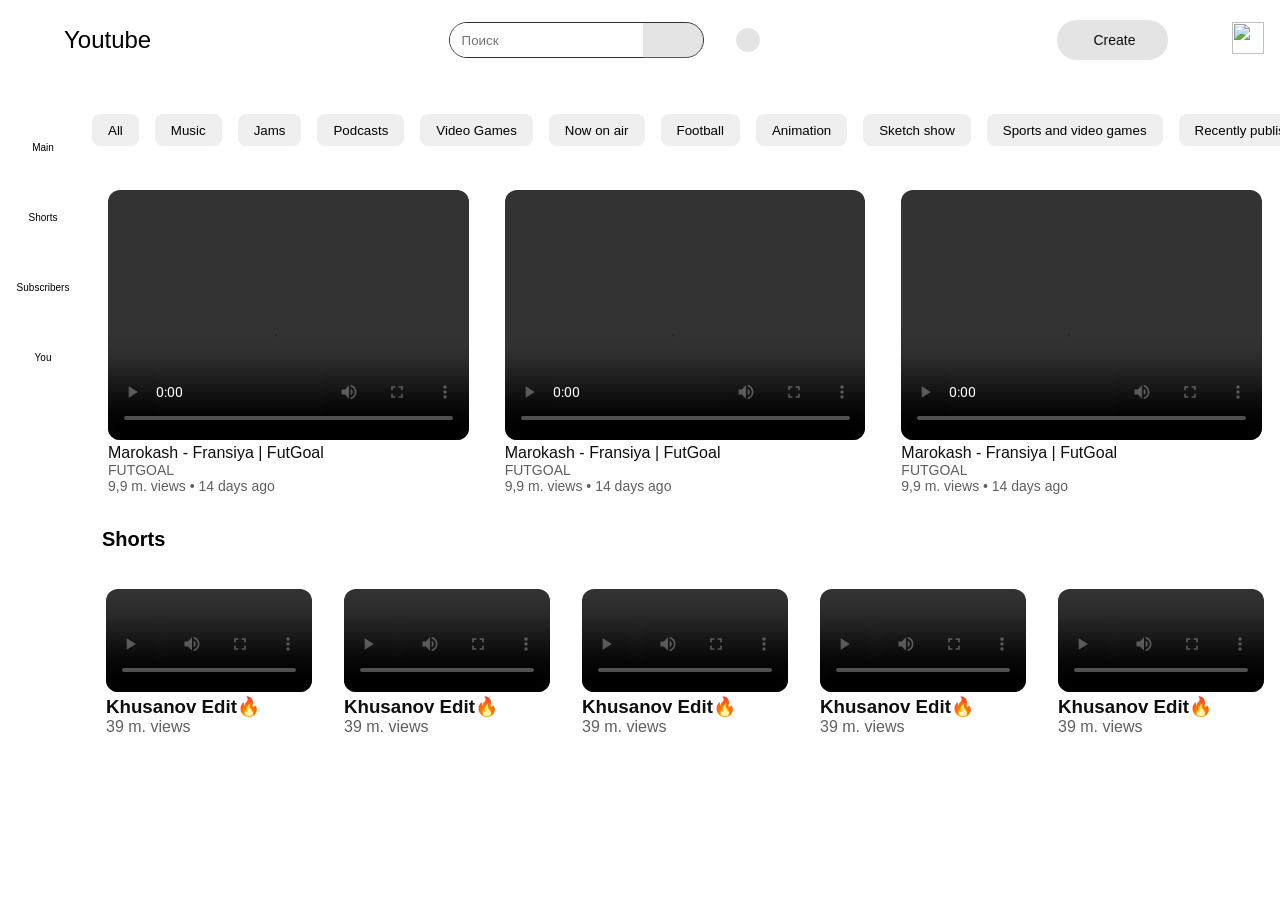
==== index.html @ 5e5e754a "completed main youtube" ====
<!doctype html>
<html lang="en">
  <head>
    <meta charset="UTF-8" />
    <meta name="viewport" content="width=device-width, initial-scale=1.0" />
    <link rel="stylesheet" href="style.css" />
    <title>Document</title>
    <link
      rel="stylesheet"
      href="https://cdnjs.cloudflare.com/ajax/libs/font-awesome/7.0.1/css/all.min.css"
      integrity="sha512-2SwdPD6INVrV/lHTZbO2nodKhrnDdJK9/kg2XD1r9uGqPo1cUbujc+IYdlYdEErWNu69gVcYgdxlmVmzTWnetw=="
      crossorigin="anonymous"
      referrerpolicy="no-referrer"
    />

    <link rel="preconnect" href="https://fonts.googleapis.com" />
    <link rel="preconnect" href="https://fonts.gstatic.com" crossorigin />
    <link
      href="https://fonts.googleapis.com/css2?family=Roboto:ital,wght@0,100..900;1,100..900&display=swap"
      rel="stylesheet"
    />
  </head>
  <body>
    <header>
      <div class="header">
        <div>
          <i class="fa-solid fa-bars menu"></i>
          <a href="index.html">
            <i class="fa-brands fa-youtube youtube"></i>
            Youtube
          </a>
        </div>
        <div>
          <div class="input">
            <input type="search" placeholder="Поиск" />
            <div>
              <i class="fa-solid fa-keyboard keyboard"></i>
              <i class="fa-solid fa-magnifying-glass search"></i>
            </div>
          </div>
          <i class="fa-solid fa-microphone microphone"></i>
        </div>
        <div>
          <button class="create">
            <i class="fa-solid fa-plus plus"></i>
            <p>Create</p>
          </button>
          <i class="fa-regular fa-bell"></i>
          <div class="profile">
            <img
              src="https://static.vecteezy.com/system/resources/thumbnails/030/504/836/small/avatar-account-flat-isolated-on-transparent-background-for-graphic-and-web-design-default-social-media-profile-photo-symbol-profile-and-people-silhouette-user-icon-vector.jpg"
              alt=""
            />
          </div>
        </div>
      </div>
    </header>

    <main>
      <aside>
        <div class="response-aside">
          <div>
            <i class="fa-solid fa-house"></i>
            <p>Main</p>
          </div>
          <div>
            <i class="fa-brands fa-shirtsinbulk"></i>
            <p>Shorts</p>
          </div>
          <div>
            <i class="fa-solid fa-calendar-minus"></i>
            <p>Subscribers</p>
          </div>
          <div>
            <i class="fa-regular fa-circle-user"></i>
            <p>You</p>
          </div>
        </div>
        <div class="response">
          <a href="#"><i class="fa-solid fa-house"></i>Home</a>
          <a href="#"><i class="fa-solid fa-house"></i>Shorts</a>
        </div>
        <hr />
        <div class="subscriptions response">
          <a href="#" class="aside-link"
            >Subscribtions <i class="fa-solid fa-angle-right"></i
          ></a>
          <a href="channel.html"
          <a href="www.youtube.com/@Texnoplov"
            ><img
              src="https://yt3.googleusercontent.com/SVnxOpC_6OQxteYpK9imTQAQlHlv7_WPu0cGZbopuMiFBHzO0bXrD2tbR241sdbAiI-_mLNwlw=s160-c-k-c0x00ffffff-no-rj"
              alt=""
            />Texnoplov</a
          >
          <a href="www.youtube.com/@Alitechacademy"
            ><img
              src="https://yt3.googleusercontent.com/ytc/AIdro_m4uN6STEEdoMvcwpxnbevso2z_sDFkSbRhRVvxnCLjCG8=s160-c-k-c0x00ffffff-no-rj"
              alt=""
            />Alitech</a
          >
          <a href="www.youtube.com/@cristiano"
            ><img
              src="https://yt3.googleusercontent.com/7HR7AS1zqCg3HDKKhU734Hoqaz277rXAkSkjJlui8cf_jrw31GZF2aPn3i9JS6Hhwgcxutp0jg=s160-c-k-c0x00ffffff-no-rj"
              alt=""
            />UR · Cristiano</a
          >
          <a href="www.youtube.com/@MrBeast"
            ><img
              src="https://yt3.googleusercontent.com/nxYrc_1_2f77DoBadyxMTmv7ZpRZapHR5jbuYe7PlPd5cIRJxtNNEYyOC0ZsxaDyJJzXrnJiuDE=s160-c-k-c0x00ffffff-no-rj"
              alt=""
            />MrBeast</a
          >
          <a href="www.youtube.com/@RizaNova"
            ><img
              src="https://yt3.googleusercontent.com/a1rN0CgmXW0hnOr9Sfu4WKcj4ZTXZisd5sOvkEnsmu-y0MU869ohfbEBLu_XTpmPW-gjX7Vv=s160-c-k-c0x00ffffff-no-rj"
              alt=""
            />RizaNovaUZ</a
          >
          <a href="www.youtube.com/@dream"
            ><img
              src="https://yt3.googleusercontent.com/In7JtEzLm2klae8nEa04D9OEYn_Sz8DUCEEs3lon3db0d2B7Ng4-jNRWv3C5hetujaqAj9mwBg=s160-c-k-c0x00ffffff-no-rj"
              alt=""
            />Dream</a
          >
        </div>
        <hr />
        <div class="you response">
          <a href="#" class="aside-link"
            >you <i class="fa-solid fa-angle-right"></i
          ></a>
          <a href="#"><i class="fa-solid fa-clock-rotate-left"></i>History</a>
          <a href="#"><i class="fa-solid fa-list-ul"></i>Playlist</a>
          <a href="#"><i class="fa-regular fa-clock"></i>Watch later</a>
          <a href="#"><i class="fa-regular fa-thumbs-up"></i>Liked</a>
        </div>
        <hr />
        <div class="navigator response">
          <a href="#"><i class="fa-brands fa-itunes-note"></i>Music</a>
          <a href="#"><i class="fa-solid fa-tower-broadcast"></i>Broadcast</a>
          <a href="#"><i class="fa-solid fa-gamepad"></i>Video Games</a>
          <a href="#"><i class="fa-solid fa-angle-down"></i>Expand</a>
        </div>
        <hr />
        <div class="others response">
          <a href="https://www.youtube.com/myfamily/"
            ><i class="fa-brands fa-youtube youtube"></i>Youtube for kids</a
          >
        </div>
      </aside>
      <section class="youtube-sections">
        <div class="youtube-setions">
          <button>All</button>
          <button>Music</button>
          <button>Jams</button>
          <button>Podcasts</button>
          <button>Video Games</button>
          <button>Now on air</button>
          <button>Football</button>
          <button>Animation</button>
          <button>Sketch show</button>
          <button>Sports and video games</button>
          <button>Recently published</button>
          <button>Viewed</button>
          <button>New for you</button>
        </div>
        <section class="videos-wrapper">
          <div class="videos">
            <div class="video">
              <a href="">
                <video src="video.mp4" controls></video>
                <h3>Marokash - Fransiya | FutGoal</h3>
                <p>FUTGOAL</p>
                <p>9,9 m. views • 14 days ago</p>
              </a>
            </div>
            <div class="video">
              <a href="">
                <video src="video.mp4" controls></video>
                <h3>Marokash - Fransiya | FutGoal</h3>
                <p>FUTGOAL</p>
                <p>9,9 m. views • 14 days ago</p>
              </a>
            </div>
            <div class="video">
              <a href="">
                <video src="video.mp4" controls></video>
                <h3>Marokash - Fransiya | FutGoal</h3>
                <p>FUTGOAL</p>
                <p>9,9 m. views • 14 days ago</p>
              </a>
            </div>
          </div>
          <h1 class="shorts-title">
            <i class="fa-brands fa-youtube youtube"></i>Shorts
          </h1>
          <div class="short-videos">
            <div class="shorts">
              <a href="">
                <video src="shorts.mp4" controls></video>
                <h3>Khusanov Edit🔥</h3>
                <p>39 m. views</p>
              </a>
            </div>
            <div class="shorts">
              <a href="">
                <video src="shorts.mp4" controls></video>
                <h3>Khusanov Edit🔥</h3>
                <p>39 m. views</p>
              </a>
            </div>
            <div class="shorts">
              <a href="">
                <video src="shorts.mp4" controls></video>
                <h3>Khusanov Edit🔥</h3>
                <p>39 m. views</p>
              </a>
            </div>
            <div class="shorts">
              <a href="">
                <video src="shorts.mp4" controls></video>
                <h3>Khusanov Edit🔥</h3>
                <p>39 m. views</p>
              </a>
            </div>
            <div class="shorts">
              <a href="">
                <video src="shorts.mp4" controls></video>
                <h3>Khusanov Edit🔥</h3>
                <p>39 m. views</p>
              </a>
            </div>
          </div>
        </section>
      </section>
    </main>
  </body>
</html>
---- style.css ----
* {
  margin: 0;
  padding: 0;
  box-sizing: border-box;
}

body {
  padding-block: 32px;
  font-family: Arial, Helvetica, sans-serif;
}

:root {
  --header-height: 80px;
}

.container {
  display: flex;
  flex-wrap: wrap;
  flex-direction: column;
}

.header {
  top: 0;
  left: 0;
  width: 100%;
  display: flex;
  position: fixed;
  align-items: center;
  padding-inline: 16px;
  background-color: white;
  height: var(--header-height);
  justify-content: space-between;
}

.menu {
  padding: 8px;
  font-size: 28px;
  transition: 0.4s;
  box-sizing: content-box;
}

.header a {
  font-size: 24px;
  color: black;
  text-decoration: none;
}

.youtube {
  color: #ff0000;
}

.header > div {
  gap: 32px;
  display: flex;
  align-items: center;
  border-radius: 50px;
}

.input > div {
  display: flex;
  align-items: center;
  justify-content: flex-end;
}

.search {
  height: 35px;
  min-width: 60px;
  font-size: 17px;
  padding-top: 8px;
  background-color: #aaaaaa52;
  border-top-right-radius: 100px;
  border-bottom-right-radius: 100px;
}

.search:hover {
  background-color: #aaaaaa86;
}

.input {
  width: 120%;
  height: 36px;
  display: flex;
  min-width: 130px;
  border-radius: 50px;
  align-items: center;
  border: 1px solid #303030;
}

input {
  width: 100%;
  height: 100%;
  border: none;
  outline: none;
  padding: 0px 12px;
  border-radius: 50px;
}

.header img {
  width: 32px;
  height: 32px;
}

.menu:hover {
  border-radius: 100%;
  background: #606060b7;
}

.microphone {
  padding: 12px;
  border-radius: 100%;
  box-sizing: content-box;
  background-color: #aaaaaa52;
}

.microphone:hover {
  background-color: #aaaaaa86;
}

.header button {
  border: none;
  background-color: #aaaaaa52;
}

.create {
  gap: 4px;
  width: 111px;
  height: 40px;
  display: flex;
  font-size: 14px;
  color: #0f0f0f;
  white-space: nowrap;
  align-items: center;
  border-radius: 20px;
  justify-content: center;
  background-color: #f2f2f2;
}

.create:hover {
  background-color: #cfcdcdab;
}

.fa-bell {
  font-size: 18px;
}

main {
  display: grid;
}

aside {
  width: 260px;
  display: flex;
  padding-left: 24px;
  flex-direction: column;
  padding-top: calc(var(--header-height));
}

aside > div {
  gap: 12px;
  display: flex;
  flex-direction: column;
  justify-content: center;
}
aside > div > a {
  display: flex;
  align-items: center;
}

.aside-link a {
  display: flex;
  align-items: center;
}

.subscriptions img {
  width: 24px;
}

aside a {
  height: 40px;
  padding-left: 10px;
  color: #0f0f0f;
  font-size: 1.2rem;
  border-radius: 12px;
  text-decoration: none;
}

aside a img {
  border-radius: 50%;
}

aside a:hover {
  background-color: #e5e5e5;
}

aside hr {
  width: 90%;
  margin-block: 22px;
}

.aside-link {
  font-size: 1.4rem;
}

.youtube-sections {
  display: flex;
  overflow-x: auto;
  flex-wrap: nowrap;
  grid-column: 2 / 4;
  flex-direction: column;
  padding-top: calc(var(--header-height));
}

.youtube-setions {
  gap: 12px;
  width: 100%;
  display: flex;
  overflow-x: auto;
  flex-wrap: nowrap;
}

.youtube-setions button {
  white-space: nowrap;
}

.youtube-sections button {
  height: 32px;
  border: none;
  padding: 0 16px;
  font-weight: 500;
  border-radius: 8px;
}

.videos-wrapper {
  margin-top: 32px;
  grid-row: 2 / 2;
  grid-column: 2 / 4;
}

.videos {
  display: grid;
  grid-template-columns: 1fr 1fr 1fr;
}

.video h3 {
  font-size: 16px;
  color: #0f0f0f;
  font-weight: 500;
}

.video p {
  font-size: 14px;
  color: #606060;
  font-weight: 400;
}

.video a {
  text-decoration: none;
}

aside img,
aside i {
  margin-right: 24px;
}

.short-videos {
  display: grid;
  margin-top: 32px;
  grid-template-columns: repeat(5, 1fr);
}

.shorts video {
  width: 100%;
  border-radius: 12px;
}

.shorts-title {
  font-size: 20px;
  margin: 24px 12px;
}

.shorts a {
  text-decoration: none;
}

.shorts h3 {
  color: #0f0f0f;
}

.shorts p {
  color: #606060;
}

.video {
  width: 100%;
  transition: 0.4s;
  border-radius: 12px;
  padding: 10px 18px;
  box-sizing: border-box;
}

.video:hover {
  background-color: #fae9e5;
}

.shorts {
  width: 100%;
  padding: 6px 16px;
  transition: 0.4s;
  border-radius: 12px;
}

.shorts:hover {
  background-color: #fae9e5;
}

.response-aside {
  display: none;
  font-size: 12px;
  background-color: transparent;
}

.response-aside div:hover {
  background-color: #6060602a;
}

.response-aside i {
  font-size: 18px;
  margin-right: 0;
  text-align: center;
}

.response-aside div {
  border-radius: 12px;
  width: 70px;
  height: 70px;
  display: flex;
  text-align: center;
  align-items: center;
  flex-direction: column;
  justify-content: center;
}

.response-aside p {
  font-size: 10px;
}

.video video {
  width: 100%;
  height: 250px;
  border-radius: 12px;
}

.two {
  border-radius: 100px;
  display: none;
}

.youtube-setions button {
  margin: 2px;
}

@media (max-width: 1600px) {
  .response {
    display: none;
  }

  aside {
    margin-right: 40px;
    padding-left: 0;
  }

  .response-aside {
    display: block;
  }

  aside {
    width: 50px;
    padding-left: 8px;
  }

  hr {
    display: none;
  }
}

@media (max-width: 1510px) {
  .videos {
    width: 100%;
    display: grid;
  }
}

@media (max-width: 1260px) {
  .videos {
    display: grid;
    width: 100%;
  }
}

@media (max-width: 1110px) {
  .videos {
    display: grid;
    width: 100%;
  }
}

@media (max-width: 1028px) {
  .videos video {
    width: 100%;
  }
}

@media (max-width: 980px) {
  .videos {
    display: grid;
    grid-template-columns: 1fr 1fr;
  }
  .short-videos {
    display: grid;
    grid-template-columns: 1fr 1fr 1fr;
  }
}

@media (max-width: 900px) {
  .input {
    display: none;
  }

  .header div {
    gap: 12px;
  }
}

@media (max-width: 790px) {
  aside {
    display: none;
  }
  .short-videos {
    display: grid;
    justify-items: center;
    grid-template-columns: 1fr 1fr;
  }
}

@media (max-width: 650px) {
  .videos {
    display: grid;
    justify-items: center;
    grid-template-columns: 1fr;
  }
  .video {
    width: 100%;
  }
}

@media (max-width: 480px) {
  .microphone {
    display: none !important;
  }
  .fa-bell {
    display: none !important;
  }

  .create p {
    display: none;
  }

  .create {
    padding: 12px;
    width: auto;
    height: auto;
  }
}
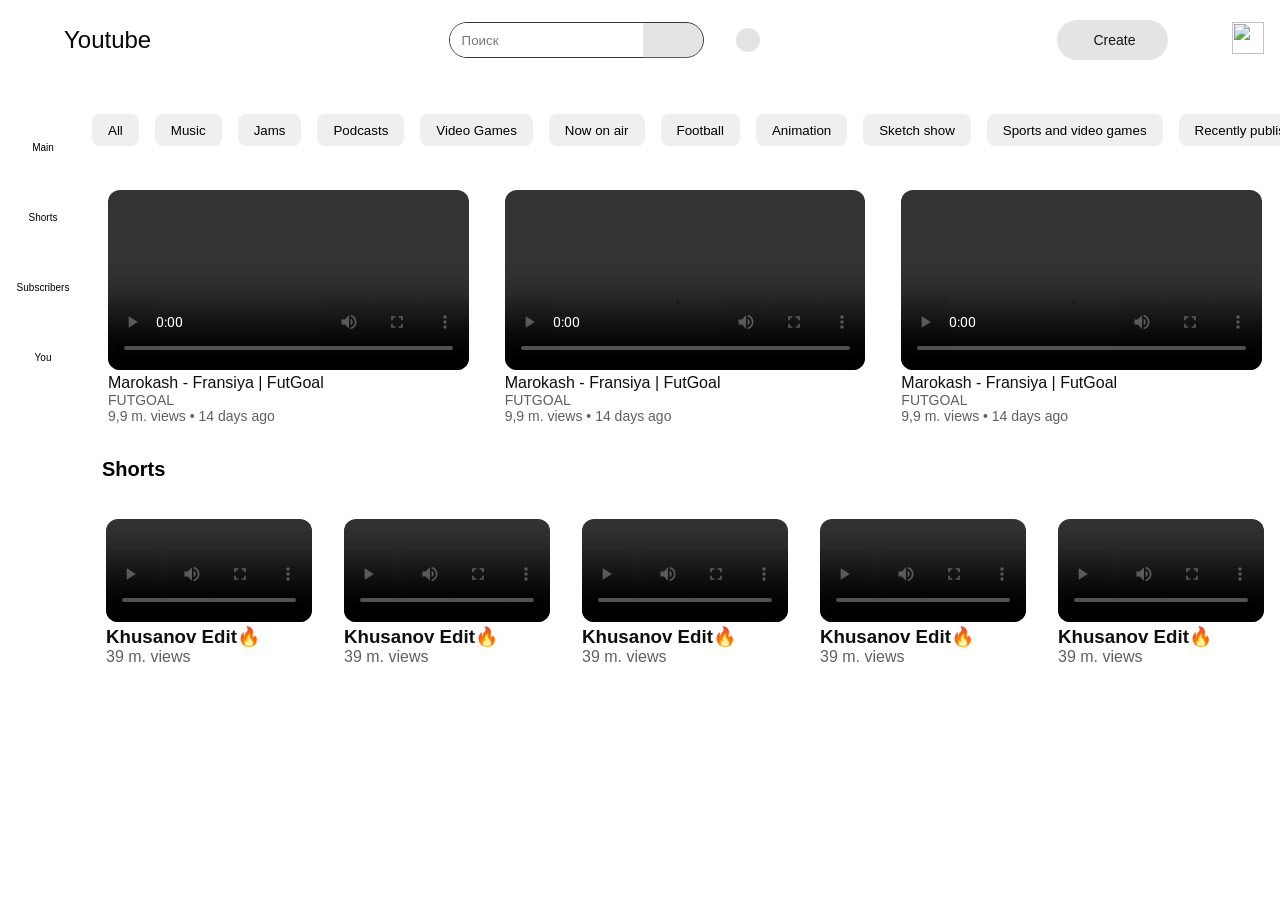
==== commit efa4ac73: "fixed html" ====
--- a/index.html
+++ b/index.html
@@ -86,31 +86,31 @@
             >Subscribtions <i class="fa-solid fa-angle-right"></i
           ></a>
           <a href="channel.html"
-          <a href="www.youtube.com/@Texnoplov"
+          <a href="www.youtube.com/@Texnoplov" target="_blank"
             ><img
               src="https://yt3.googleusercontent.com/SVnxOpC_6OQxteYpK9imTQAQlHlv7_WPu0cGZbopuMiFBHzO0bXrD2tbR241sdbAiI-_mLNwlw=s160-c-k-c0x00ffffff-no-rj"
               alt=""
             />Texnoplov</a
           >
-          <a href="www.youtube.com/@Alitechacademy"
+          <a href="www.youtube.com/@Alitechacademy" target="_blank"
             ><img
               src="https://yt3.googleusercontent.com/ytc/AIdro_m4uN6STEEdoMvcwpxnbevso2z_sDFkSbRhRVvxnCLjCG8=s160-c-k-c0x00ffffff-no-rj"
               alt=""
             />Alitech</a
           >
-          <a href="www.youtube.com/@cristiano"
+          <a href="www.youtube.com/@cristiano" target="_blank"
             ><img
               src="https://yt3.googleusercontent.com/7HR7AS1zqCg3HDKKhU734Hoqaz277rXAkSkjJlui8cf_jrw31GZF2aPn3i9JS6Hhwgcxutp0jg=s160-c-k-c0x00ffffff-no-rj"
               alt=""
             />UR · Cristiano</a
           >
-          <a href="www.youtube.com/@MrBeast"
+          <a href="www.youtube.com/@MrBeast" target="_blank"
             ><img
               src="https://yt3.googleusercontent.com/nxYrc_1_2f77DoBadyxMTmv7ZpRZapHR5jbuYe7PlPd5cIRJxtNNEYyOC0ZsxaDyJJzXrnJiuDE=s160-c-k-c0x00ffffff-no-rj"
               alt=""
             />MrBeast</a
           >
-          <a href="www.youtube.com/@RizaNova"
+          <a href="www.youtube.com/@RizaNova" target="_blank"
             ><img
               src="https://yt3.googleusercontent.com/a1rN0CgmXW0hnOr9Sfu4WKcj4ZTXZisd5sOvkEnsmu-y0MU869ohfbEBLu_XTpmPW-gjX7Vv=s160-c-k-c0x00ffffff-no-rj"
               alt=""
--- a/style.css
+++ b/style.css
@@ -23,6 +23,7 @@
   top: 0;
   left: 0;
   width: 100%;
+  opacity: 0.97;
   display: flex;
   position: fixed;
   align-items: center;
@@ -346,7 +347,6 @@
 
 .video video {
   width: 100%;
-  height: 250px;
   border-radius: 12px;
 }
 
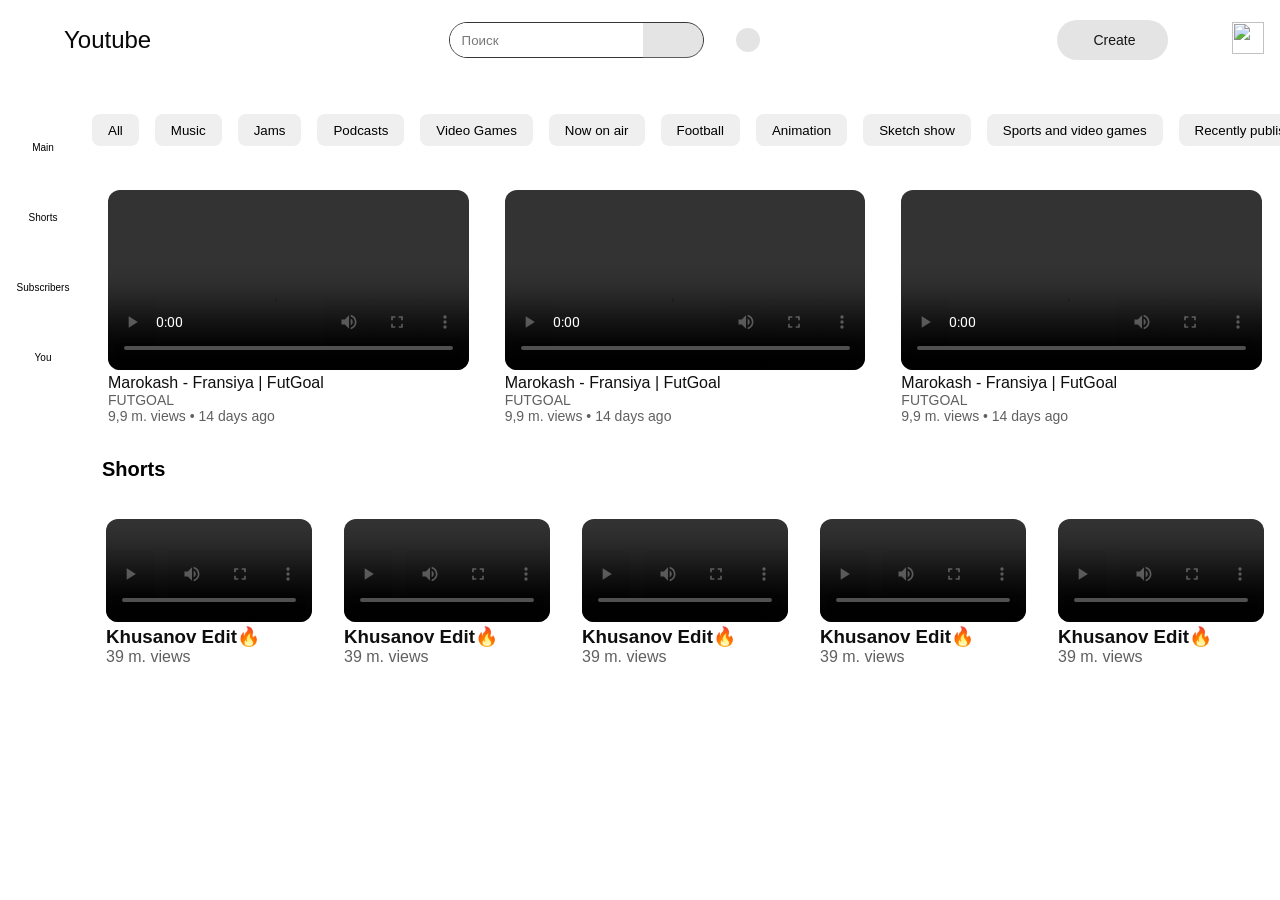
==== commit 1b52716c: "aa" ====
--- a/index.html
+++ b/index.html
@@ -166,7 +166,7 @@
         <section class="videos-wrapper">
           <div class="videos">
             <div class="video">
-              <a href="">
+              <a href="video-info.html">
                 <video src="video.mp4" controls></video>
                 <h3>Marokash - Fransiya | FutGoal</h3>
                 <p>FUTGOAL</p>
@@ -174,7 +174,7 @@
               </a>
             </div>
             <div class="video">
-              <a href="">
+              <a href="video-info.html">
                 <video src="video.mp4" controls></video>
                 <h3>Marokash - Fransiya | FutGoal</h3>
                 <p>FUTGOAL</p>
@@ -182,7 +182,7 @@
               </a>
             </div>
             <div class="video">
-              <a href="">
+              <a href="video-info.html">
                 <video src="video.mp4" controls></video>
                 <h3>Marokash - Fransiya | FutGoal</h3>
                 <p>FUTGOAL</p>
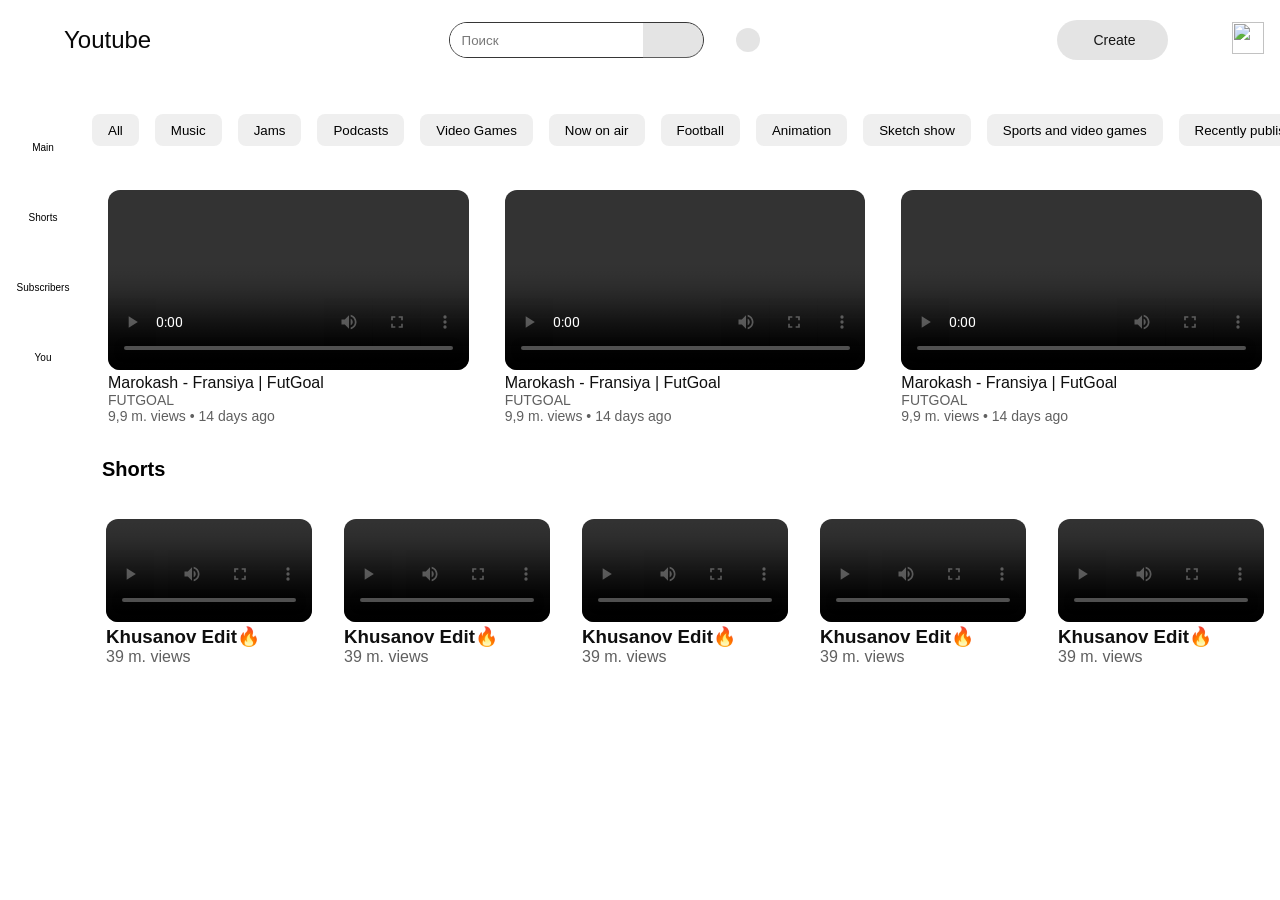
==== commit 12137022: "short-video" ====
--- a/index.html
+++ b/index.html
@@ -166,7 +166,7 @@
         <section class="videos-wrapper">
           <div class="videos">
             <div class="video">
-              <a href="video-info.html">
+              <a href="">
                 <video src="video.mp4" controls></video>
                 <h3>Marokash - Fransiya | FutGoal</h3>
                 <p>FUTGOAL</p>
@@ -174,7 +174,7 @@
               </a>
             </div>
             <div class="video">
-              <a href="video-info.html">
+              <a href="">
                 <video src="video.mp4" controls></video>
                 <h3>Marokash - Fransiya | FutGoal</h3>
                 <p>FUTGOAL</p>
@@ -182,7 +182,7 @@
               </a>
             </div>
             <div class="video">
-              <a href="video-info.html">
+              <a href="">
                 <video src="video.mp4" controls></video>
                 <h3>Marokash - Fransiya | FutGoal</h3>
                 <p>FUTGOAL</p>
@@ -195,35 +195,35 @@
           </h1>
           <div class="short-videos">
             <div class="shorts">
-              <a href="">
-                <video src="shorts.mp4" controls></video>
-                <h3>Khusanov Edit🔥</h3>
-                <p>39 m. views</p>
-              </a>
-            </div>
-            <div class="shorts">
-              <a href="">
-                <video src="shorts.mp4" controls></video>
-                <h3>Khusanov Edit🔥</h3>
-                <p>39 m. views</p>
-              </a>
-            </div>
-            <div class="shorts">
-              <a href="">
-                <video src="shorts.mp4" controls></video>
-                <h3>Khusanov Edit🔥</h3>
-                <p>39 m. views</p>
-              </a>
-            </div>
-            <div class="shorts">
-              <a href="">
-                <video src="shorts.mp4" controls></video>
-                <h3>Khusanov Edit🔥</h3>
-                <p>39 m. views</p>
-              </a>
-            </div>
-            <div class="shorts">
-              <a href="">
+              <a href="YT-shorts.html">
+                <video src="shorts.mp4" controls></video>
+                <h3>Khusanov Edit🔥</h3>
+                <p>39 m. views</p>
+              </a>
+            </div>
+            <div class="shorts">
+              <a href="YT-shorts.html">
+                <video src="shorts.mp4" controls></video>
+                <h3>Khusanov Edit🔥</h3>
+                <p>39 m. views</p>
+              </a>
+            </div>
+            <div class="shorts">
+              <a href="YT-shorts.html">
+                <video src="shorts.mp4" controls></video>
+                <h3>Khusanov Edit🔥</h3>
+                <p>39 m. views</p>
+              </a>
+            </div>
+            <div class="shorts">
+              <a href="YT-shorts.html">
+                <video src="shorts.mp4" controls></video>
+                <h3>Khusanov Edit🔥</h3>
+                <p>39 m. views</p>
+              </a>
+            </div>
+            <div class="shorts">
+              <a href="YT-shorts.html">
                 <video src="shorts.mp4" controls></video>
                 <h3>Khusanov Edit🔥</h3>
                 <p>39 m. views</p>
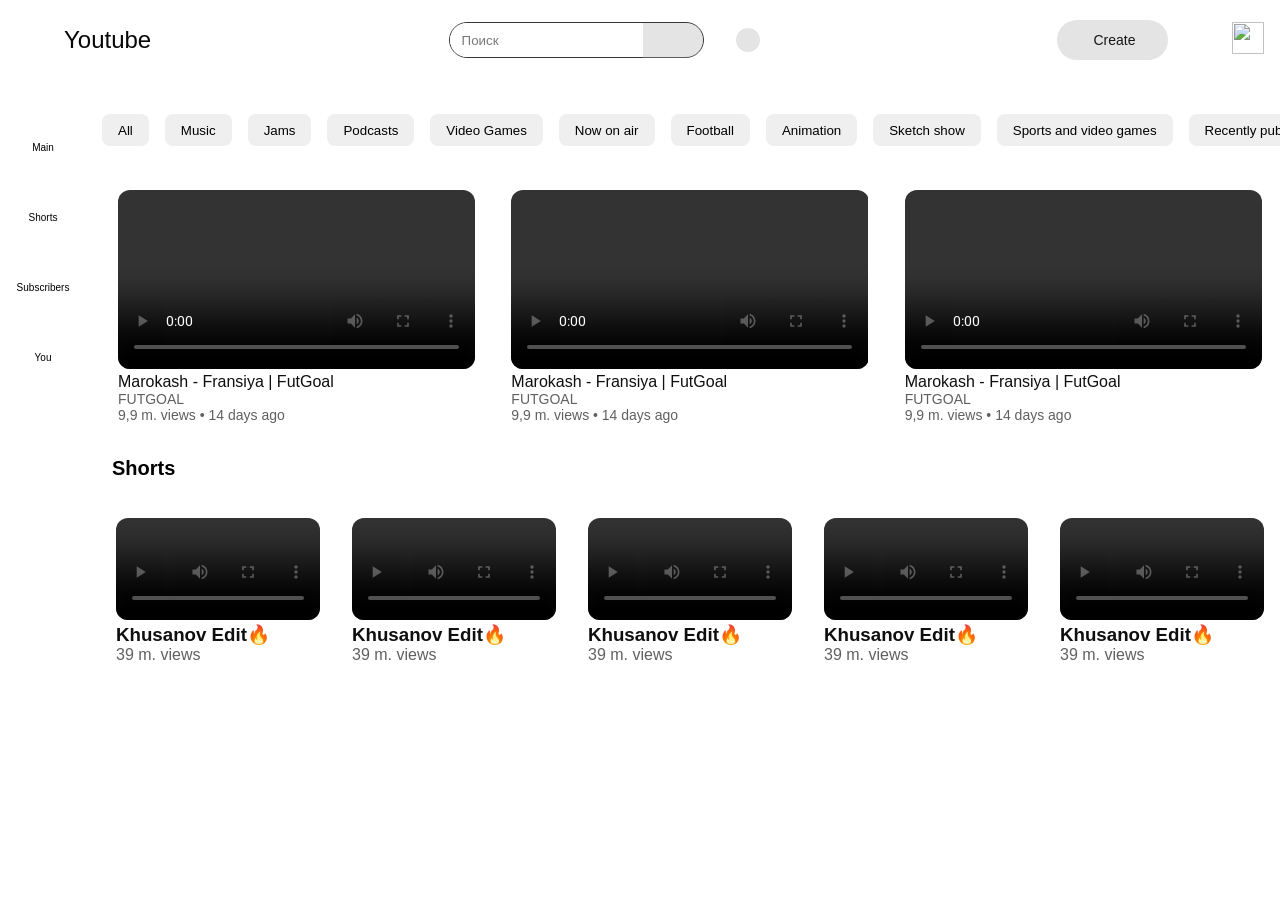
==== commit bbb32e7f: "fixed yt" ====
--- a/index.html
+++ b/index.html
@@ -77,8 +77,8 @@
           </div>
         </div>
         <div class="response">
-          <a href="#"><i class="fa-solid fa-house"></i>Home</a>
-          <a href="#"><i class="fa-solid fa-house"></i>Shorts</a>
+          <a href="index.html"><i class="fa-solid fa-house"></i>Home</a>
+          <a href="YT-shorts.html"><i class="fa-solid fa-house"></i>Shorts</a>
         </div>
         <hr />
         <div class="subscriptions response">
@@ -129,7 +129,7 @@
             >you <i class="fa-solid fa-angle-right"></i
           ></a>
           <a href="#"><i class="fa-solid fa-clock-rotate-left"></i>History</a>
-          <a href="#"><i class="fa-solid fa-list-ul"></i>Playlist</a>
+          <a href="playlist.html"><i class="fa-solid fa-list-ul"></i>Playlist</a>
           <a href="#"><i class="fa-regular fa-clock"></i>Watch later</a>
           <a href="#"><i class="fa-regular fa-thumbs-up"></i>Liked</a>
         </div>
@@ -166,7 +166,7 @@
         <section class="videos-wrapper">
           <div class="videos">
             <div class="video">
-              <a href="">
+              <a href="video-info.html">
                 <video src="video.mp4" controls></video>
                 <h3>Marokash - Fransiya | FutGoal</h3>
                 <p>FUTGOAL</p>
@@ -174,7 +174,7 @@
               </a>
             </div>
             <div class="video">
-              <a href="">
+              <a href="video-info.html">
                 <video src="video.mp4" controls></video>
                 <h3>Marokash - Fransiya | FutGoal</h3>
                 <p>FUTGOAL</p>
@@ -182,7 +182,7 @@
               </a>
             </div>
             <div class="video">
-              <a href="">
+              <a href="video-info.html">
                 <video src="video.mp4" controls></video>
                 <h3>Marokash - Fransiya | FutGoal</h3>
                 <p>FUTGOAL</p>
--- a/style.css
+++ b/style.css
@@ -149,6 +149,8 @@
 }
 
 aside {
+  left: 0;
+  position: fixed;
   width: 260px;
   display: flex;
   padding-left: 24px;
@@ -203,6 +205,7 @@
 }
 
 .youtube-sections {
+  padding-left: 280px;
   display: flex;
   overflow-x: auto;
   flex-wrap: nowrap;
@@ -360,6 +363,9 @@
 }
 
 @media (max-width: 1600px) {
+  .youtube-sections {
+    padding-left: 100px;
+  }
   .response {
     display: none;
   }
@@ -432,6 +438,9 @@
 }
 
 @media (max-width: 790px) {
+  .youtube-sections {
+    padding: 0;
+  }
   aside {
     display: none;
   }
